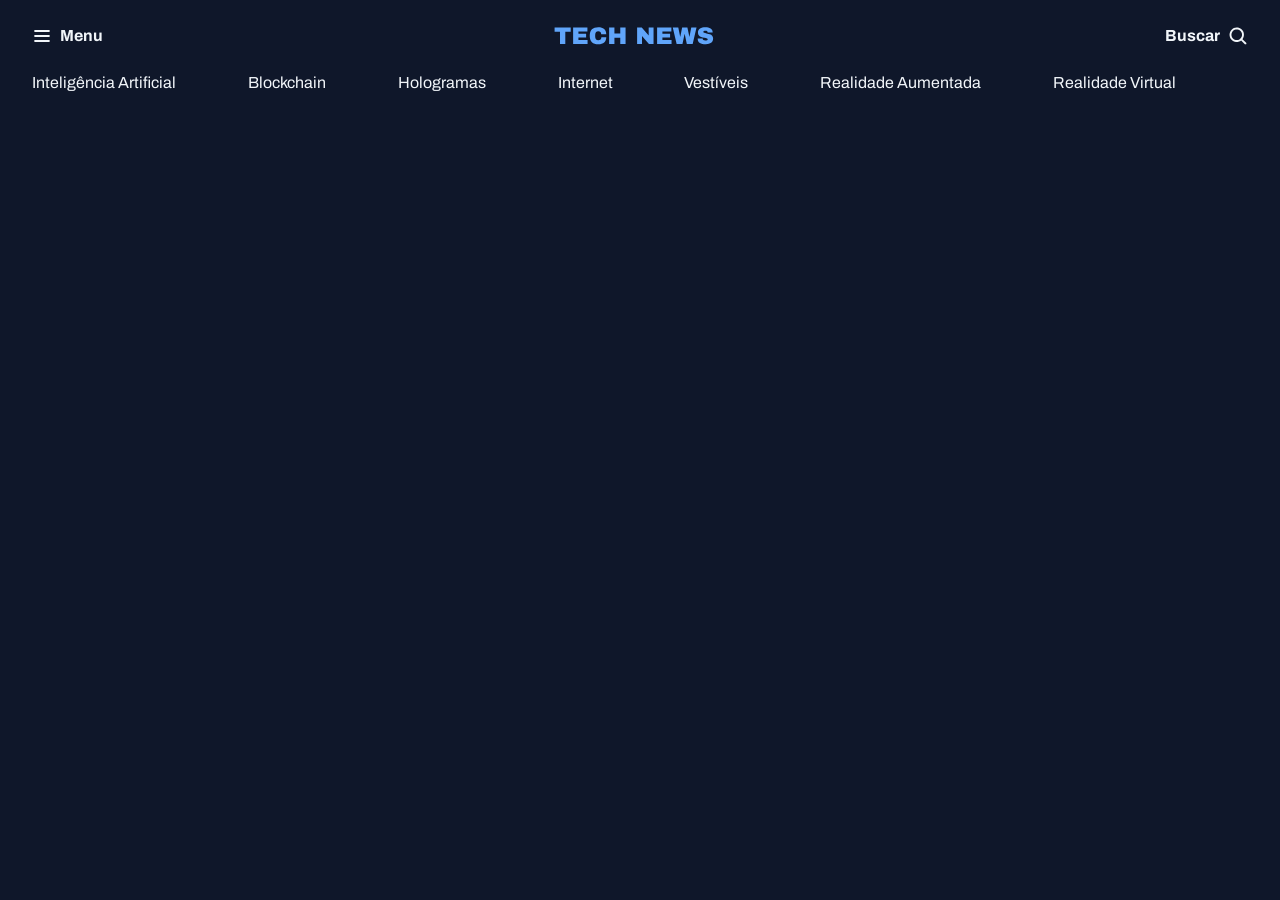
==== index.html @ c46dc31a "Criando o header" ====
<!DOCTYPE html>
<html lang="pt-be">
<head>

  <link rel="preconnect" href="https://fonts.googleapis.com">
<link rel="preconnect" href="https://fonts.gstatic.com" crossorigin>

  <meta charset="UTF-8">
  <meta name="viewport" content="width=device-width, initial-scale=1.0">
  <title>Portal de notícias</title>
  <link rel="stylesheet" href="styles/index.css">

  <link href="https://fonts.googleapis.com/css2?family=Archivo:ital,wght@0,100..900;1,100..900&display=swap" rel="stylesheet">
</head>
<body>

    <header class="container">
      <nav id="primary" class="grid grid-flow-col">
        <div>
          <img src="assets/icons/List.svg" alt="icone de menu">
          <strong>Menu</strong>
        </div>

        <div>
          <img src="assets/images/Logo.svg" alt="Logo">
        </div>

        <div>
          <strong>Buscar</strong>
          <img src="assets/icons/MagnifyingGlass.svg" alt="Ícone de lupa para pesquisar">
        </div>

      </nav>
      <nav id="secondary" class="grid grid-flow-col">
        <a href="#">Inteligência Artificial</a>
        <a href="#">Blockchain</a>
        <a href="#">Hologramas</a>
        <a href="#">Internet</a>
        <a href="#">Vestíveis</a>
        <a href="#">Realidade Aumentada</a>
        <a href="#">Realidade  Virtual</a>

      </nav>
    </header>
</body>
</html>
---- styles/index.css ----
@import url(global.css);
@import url(header.css);
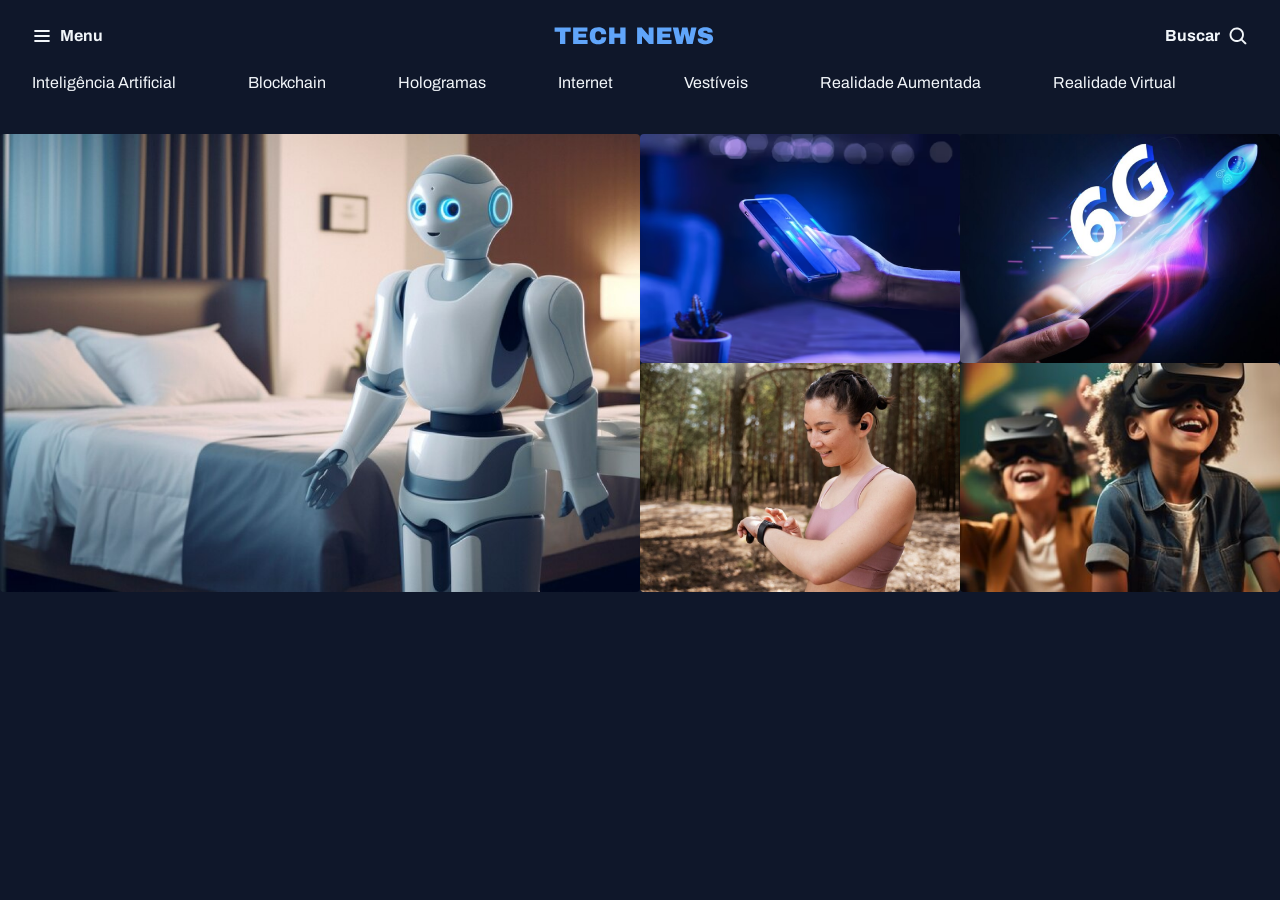
==== commit c2a0e8e5: "adicionando fundo com degrade" ====
--- a/index.html
+++ b/index.html
@@ -42,5 +42,28 @@
 
       </nav>
     </header>
+
+    <main class="grid conteiner">
+      <section id="featured" class="grid grid-flow-col gap-16">
+        <div>
+          <img src="assets/images/Image 01.png" alt="">
+        </div>
+
+        <div class="grid grid-cols-2 gap-16">
+          <div>
+            <img src="assets/images/Image 02.png" alt="">
+          </div>
+          <div>
+            <img src="assets/images/Image 03.png" alt="">
+          </div>
+          <div>
+            <img src="assets/images/Image 04.png" alt="">
+          </div>
+          <div>
+            <img src="assets/images/Image 05.png" alt="">
+          </div>
+        </div>
+      </section>
+    </main>
 </body>
 </html>
--- a/styles/index.css
+++ b/styles/index.css
@@ -1,2 +1,4 @@
 @import url(global.css);
-@import url(header.css);+@import url(header.css);
+@import url(utility.css);
+@import url(sections.css);
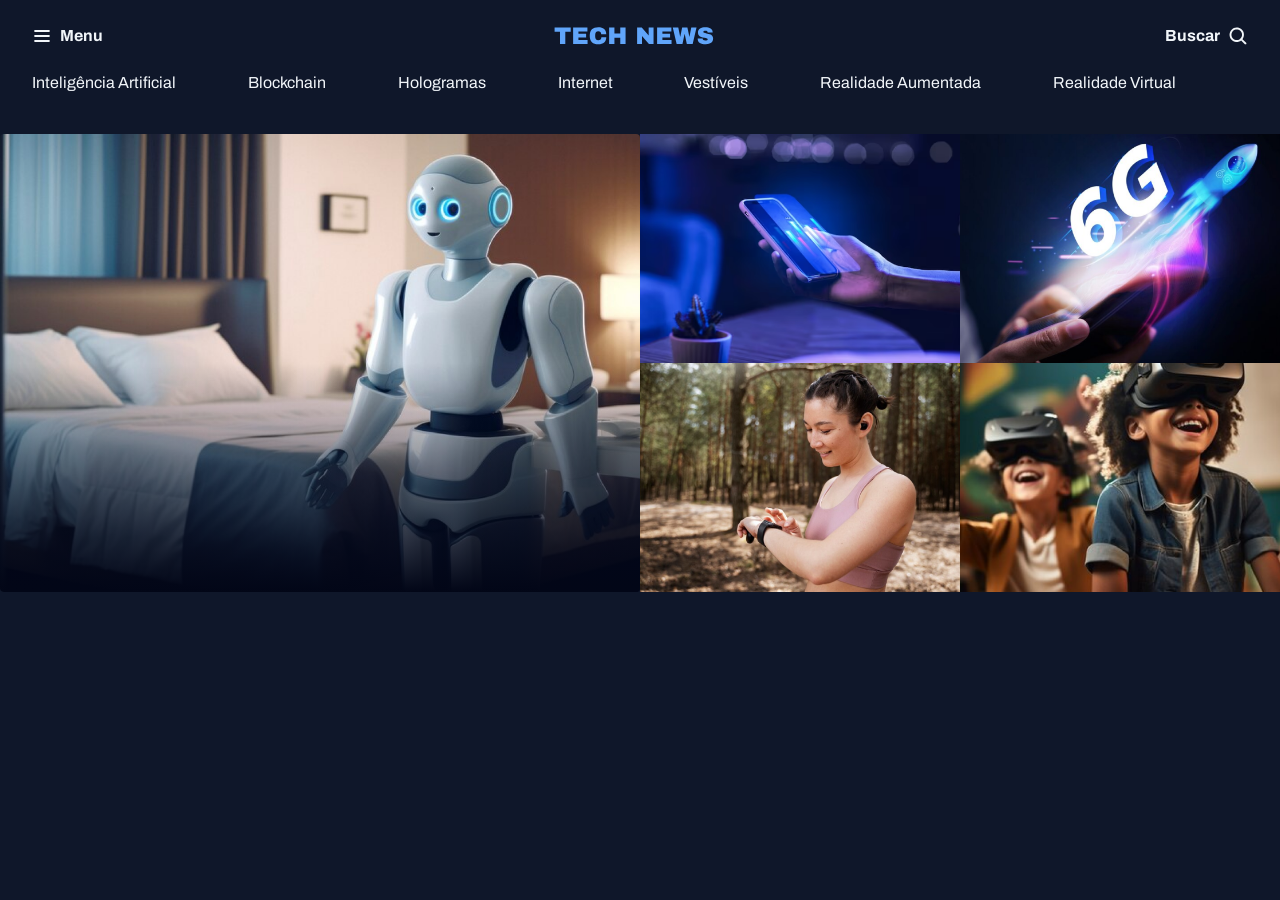
==== commit 5de6bec5: "Ajustando o conteúdo do card" ====
--- a/index.html
+++ b/index.html
@@ -45,7 +45,7 @@
 
     <main class="grid conteiner">
       <section id="featured" class="grid grid-flow-col gap-16">
-        <div>
+        <div class="card">
           <img src="assets/images/Image 01.png" alt="">
         </div>
 
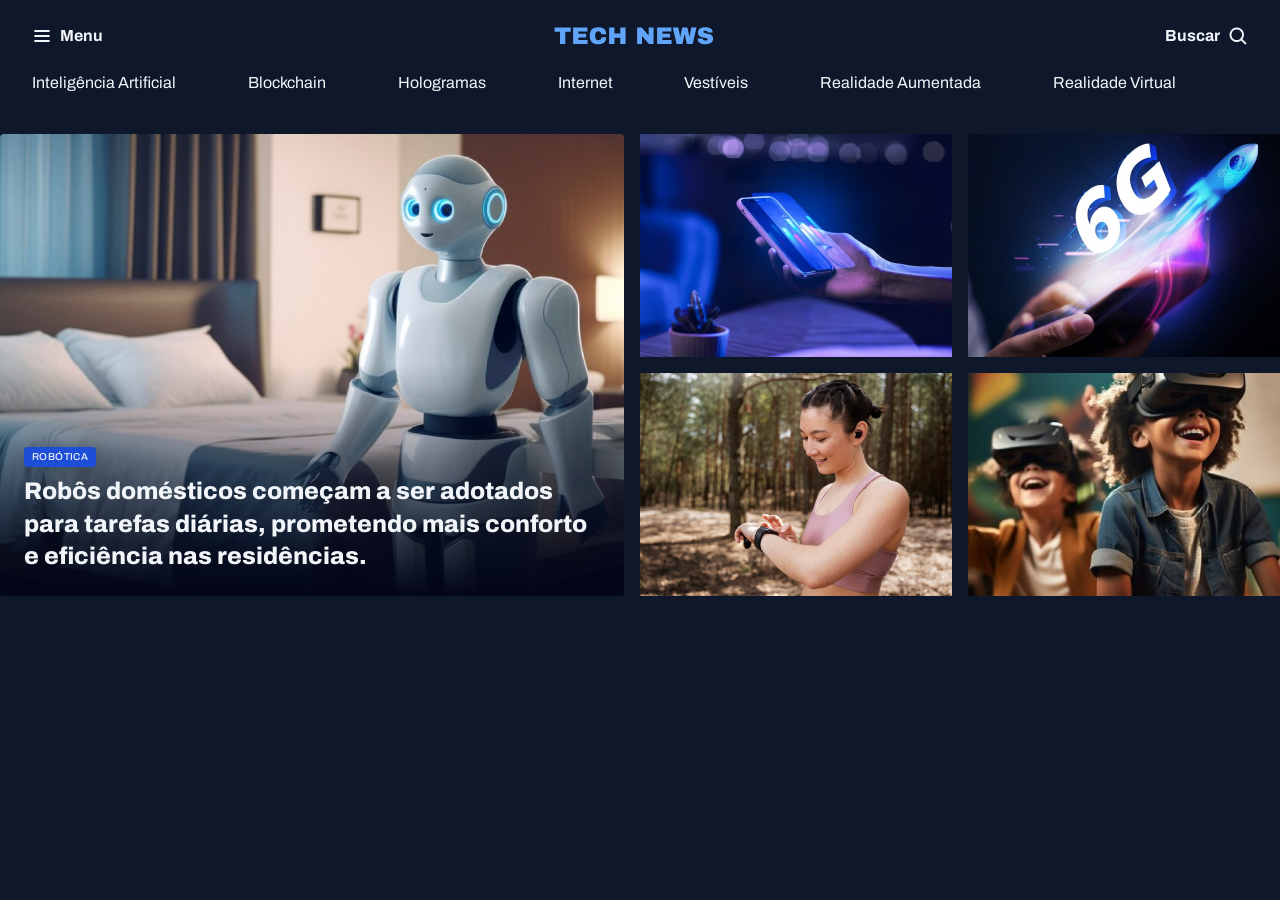
==== commit e7e80c1b: "Finalizando a seção destaques" ====
--- a/index.html
+++ b/index.html
@@ -45,9 +45,15 @@
 
     <main class="grid conteiner">
       <section id="featured" class="grid grid-flow-col gap-16">
-        <div class="card">
+        <figure class="card">
           <img src="assets/images/Image 01.png" alt="">
-        </div>
+          <figcaption>
+            <span class="content-tag">Robótica</span>
+            <h2 class="text-2xl">
+              Robôs domésticos começam a ser adotados para tarefas diárias, prometendo mais conforto e eficiência nas residências.
+            </h2>
+          </figcaption>
+        </figure>
 
         <div class="grid grid-cols-2 gap-16">
           <div>
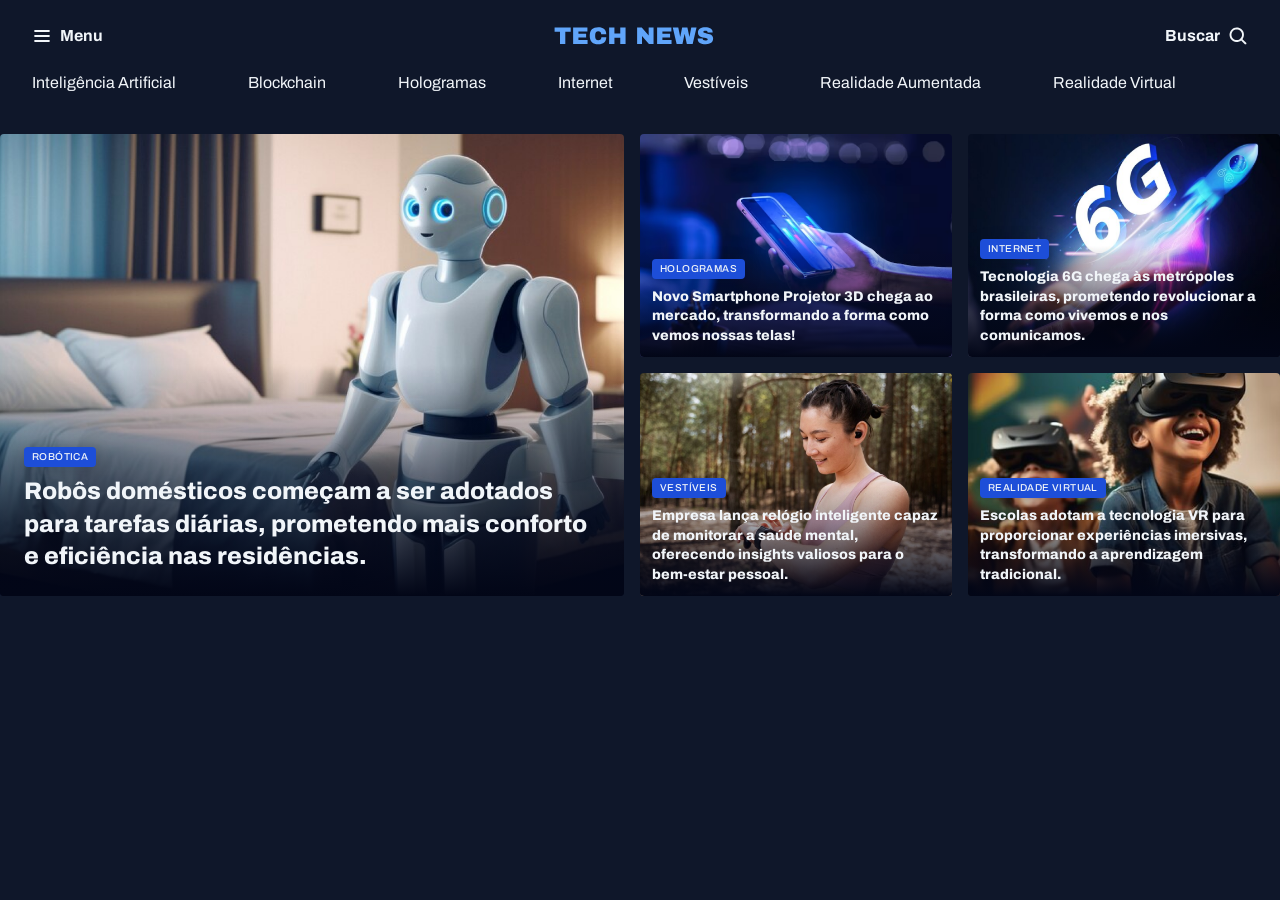
==== commit 724276fc: "estruturando seção seção mais linda da seman" ====
--- a/index.html
+++ b/index.html
@@ -56,18 +56,47 @@
         </figure>
 
         <div class="grid grid-cols-2 gap-16">
-          <div>
+          <figure class="card">
             <img src="assets/images/Image 02.png" alt="">
-          </div>
-          <div>
+
+            <figcaption>
+              <span class="content-tag">Hologramas</span>
+              <h2 class="text-lg">
+                Novo Smartphone Projetor 3D chega ao mercado, transformando a forma como vemos nossas telas!
+              </h2>
+            </figcaption>
+
+          </figure>
+          <figure class="card">
             <img src="assets/images/Image 03.png" alt="">
-          </div>
-          <div>
+
+            <figcaption>
+              <span class="content-tag">Internet</span>
+              <h2 class="text-lg">
+                Tecnologia 6G chega às metrópoles brasileiras, prometendo revolucionar a forma como vivemos e nos comunicamos.
+              </h2>
+            </figcaption>
+          </figure>
+          <figure class="card">
             <img src="assets/images/Image 04.png" alt="">
-          </div>
-          <div>
+
+            <figcaption>
+              <span class="content-tag">Vestíveis</span>
+              <h2 class="text-lg">
+                Empresa lança relógio inteligente capaz de monitorar a saúde mental, oferecendo insights valiosos para o bem-estar pessoal.
+              </h2>
+            </figcaption>
+          </figure>
+          <figure class="card">
             <img src="assets/images/Image 05.png" alt="">
-          </div>
+
+            <figcaption>
+              <span class="content-tag">Realidade Virtual</span>
+              <h2 class="text-lg">
+                Escolas adotam a tecnologia VR para proporcionar experiências imersivas, transformando a aprendizagem tradicional.
+              </h2>
+            </figcaption>
+          </figure>
         </div>
       </section>
     </main>
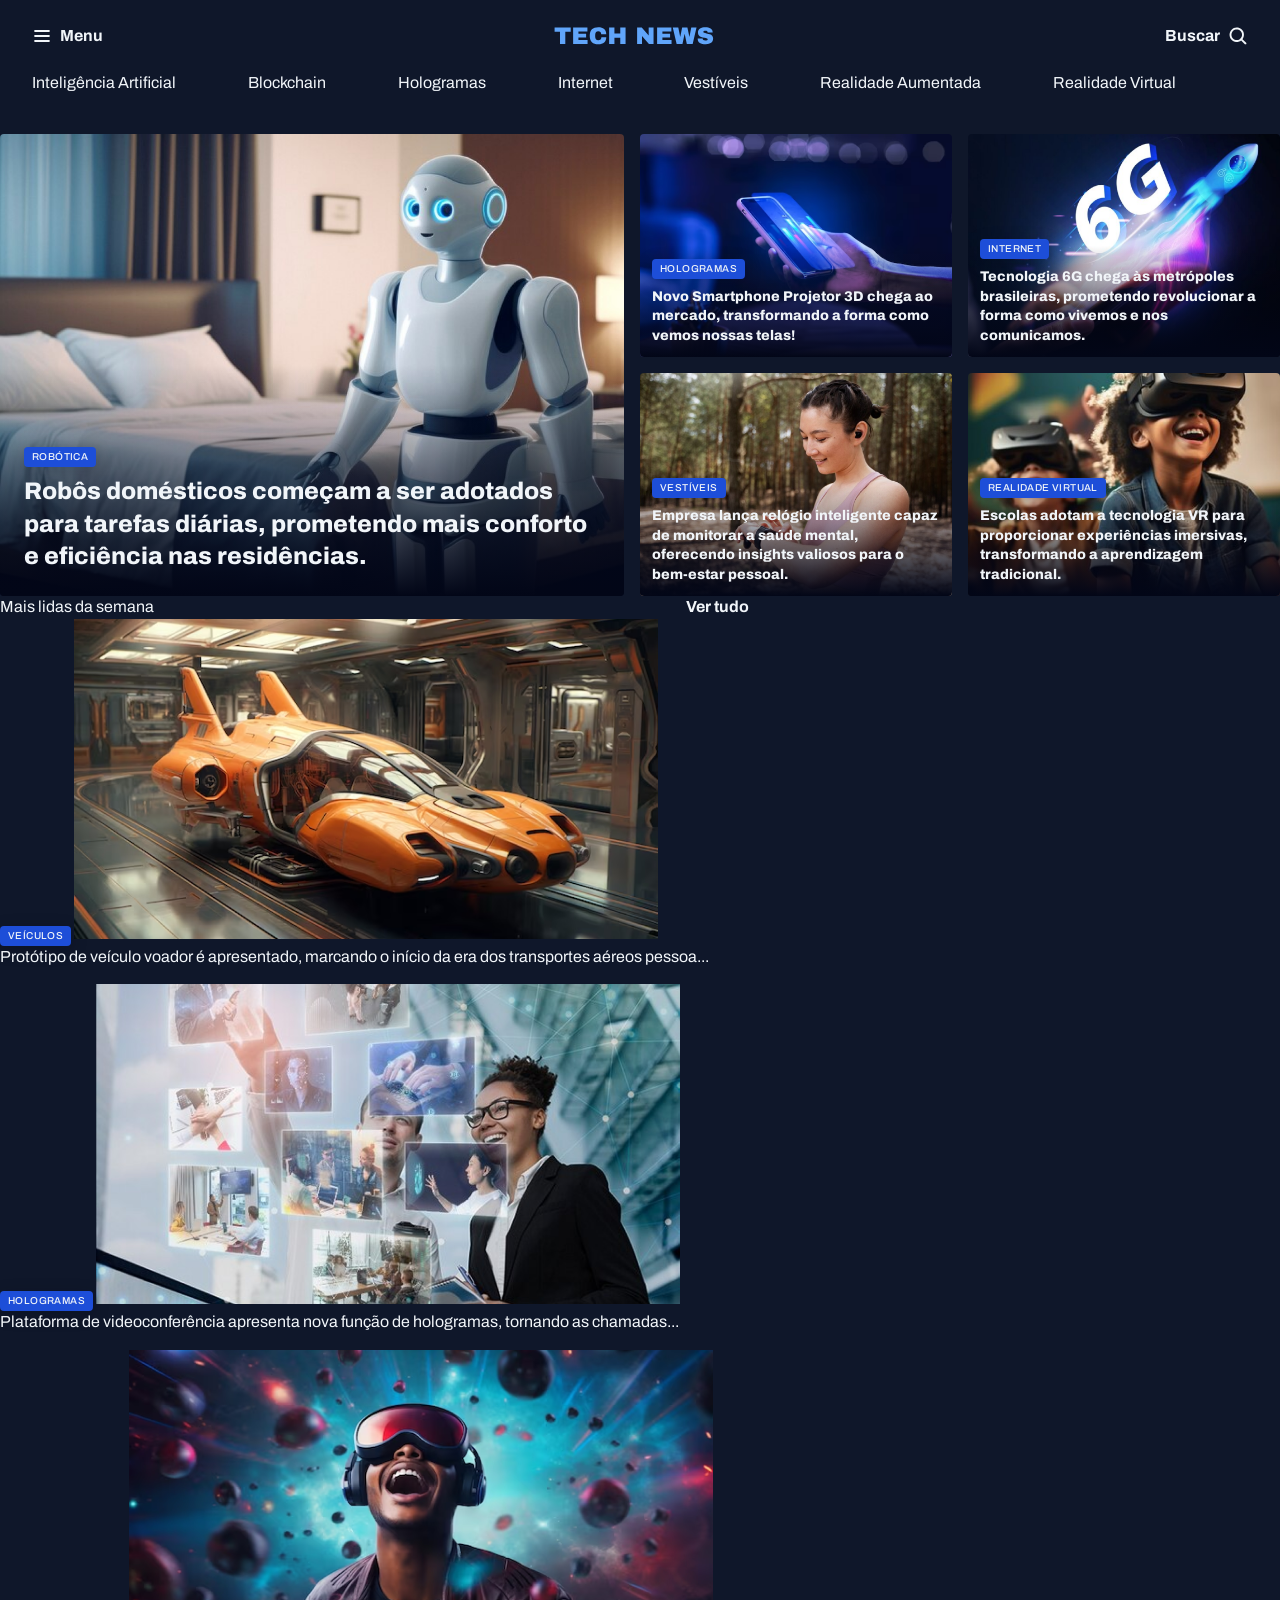
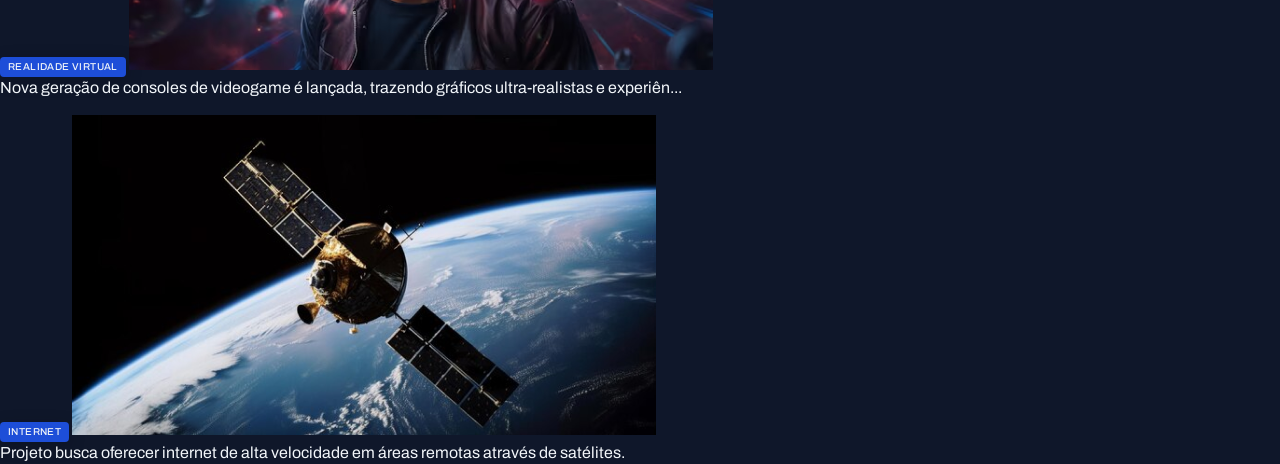
==== commit 66d6b07c: "aplicando estilos na sesão mais lidas da semana" ====
--- a/index.html
+++ b/index.html
@@ -99,6 +99,40 @@
           </figure>
         </div>
       </section>
+
+      <section id="weekly">
+        <header class="grid grid-flow-col">
+          <h3>Mais lidas da semana</h3>
+          <a href="#" class="grid grid-flow-col">
+            <strong>Ver tudo</strong> <span></span>
+          </a>
+        </header>
+
+        <div class="grid gap-16">
+          <figure>
+            <span class="content-tag">veículos</span>
+            <img src="assets/images/Image 06.png" alt="">
+            <p>Protótipo de veículo voador é apresentado, marcando o início da era dos transportes aéreos pessoa...</p>
+          </figure>
+          <figure>
+            <span class="content-tag">hologramas</span>
+            <img src="assets/images/Image 07.png" alt="">
+            <p>Plataforma de videoconferência apresenta nova função de hologramas, tornando as chamadas...</p>
+          </figure>
+          <figure>
+            <span class="content-tag">realidade virtual</span>
+            <img src="assets/images/Image 08.png" alt="">
+            <p>Nova geração de consoles de videogame é lançada, trazendo gráficos ultra-realistas e experiên...</p>
+          </figure>
+          <figure>
+            <span class="content-tag">internet</span>
+            <img src="assets/images/Image 09.png" alt="">
+            <p>Projeto busca oferecer internet de alta velocidade em áreas remotas através de satélites.</p>
+          </figure>
+        </div>
+      </section>
     </main>
+
+
 </body>
 </html>
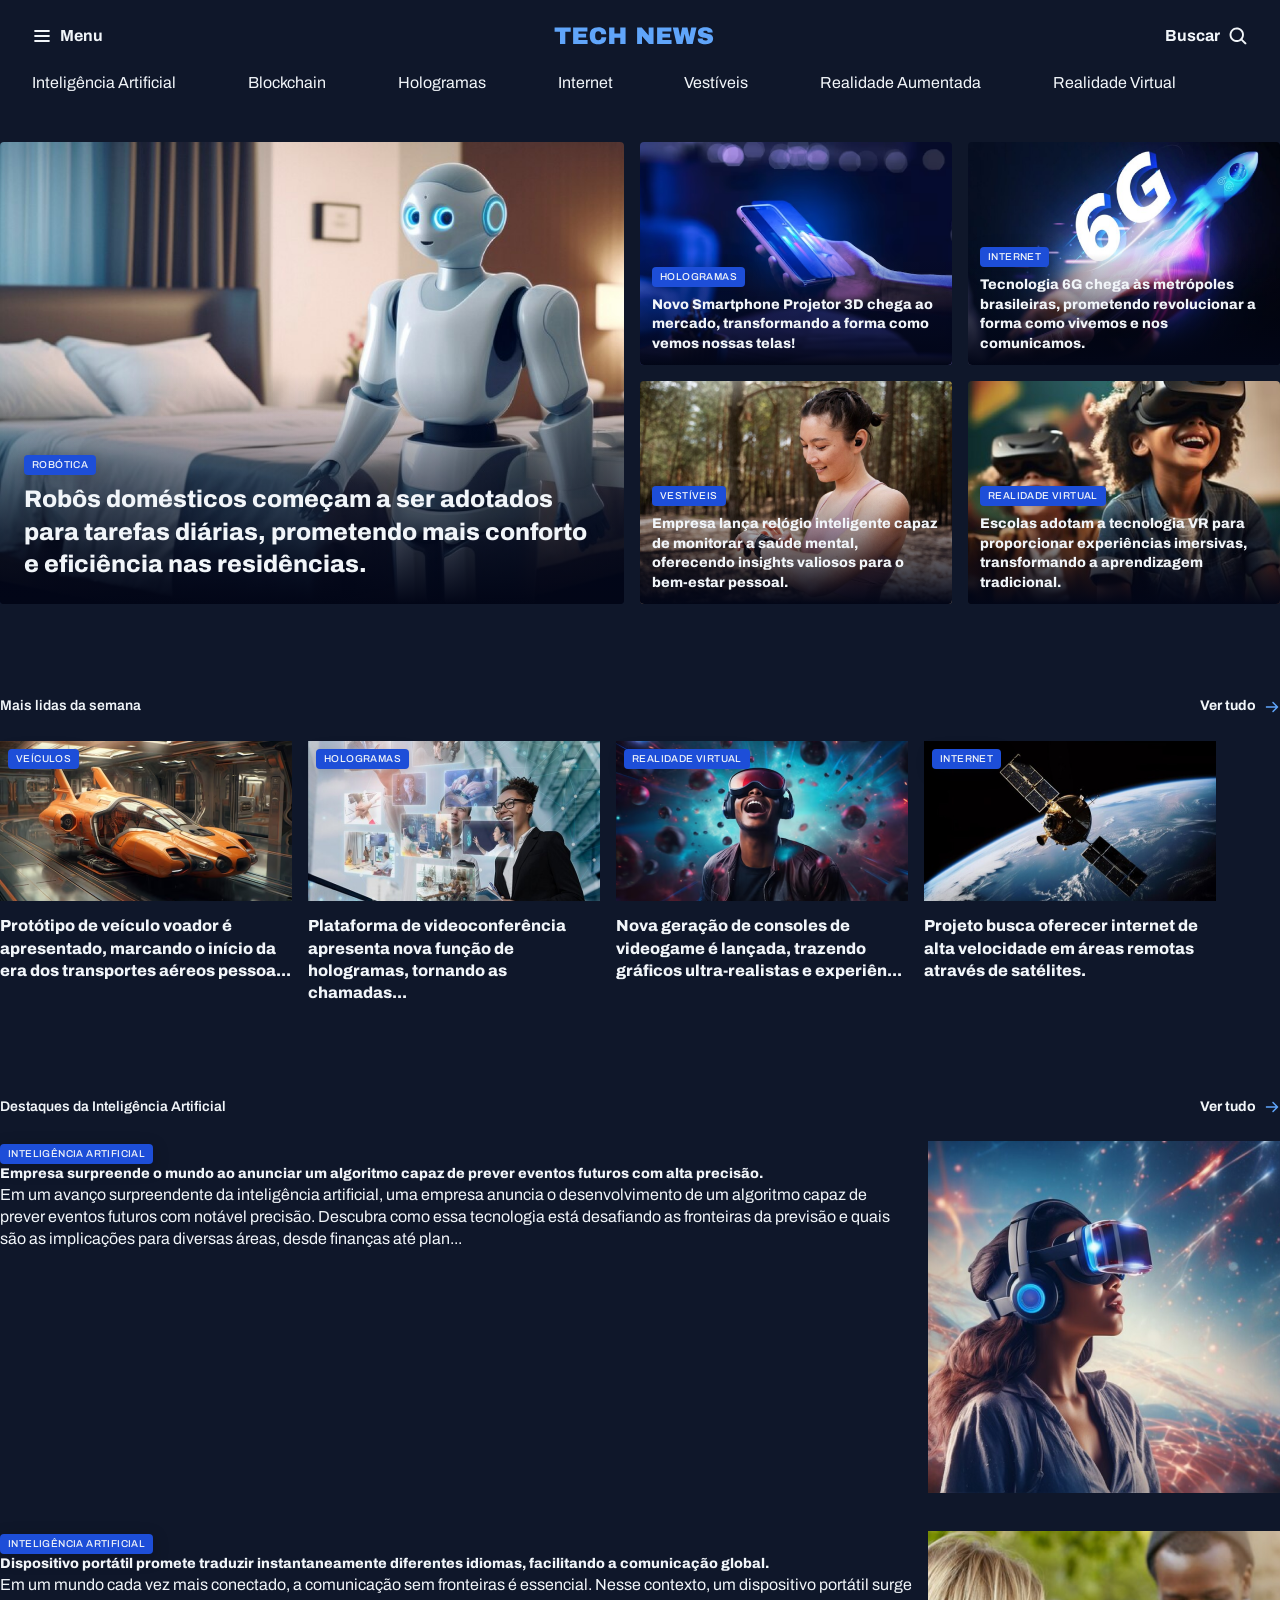
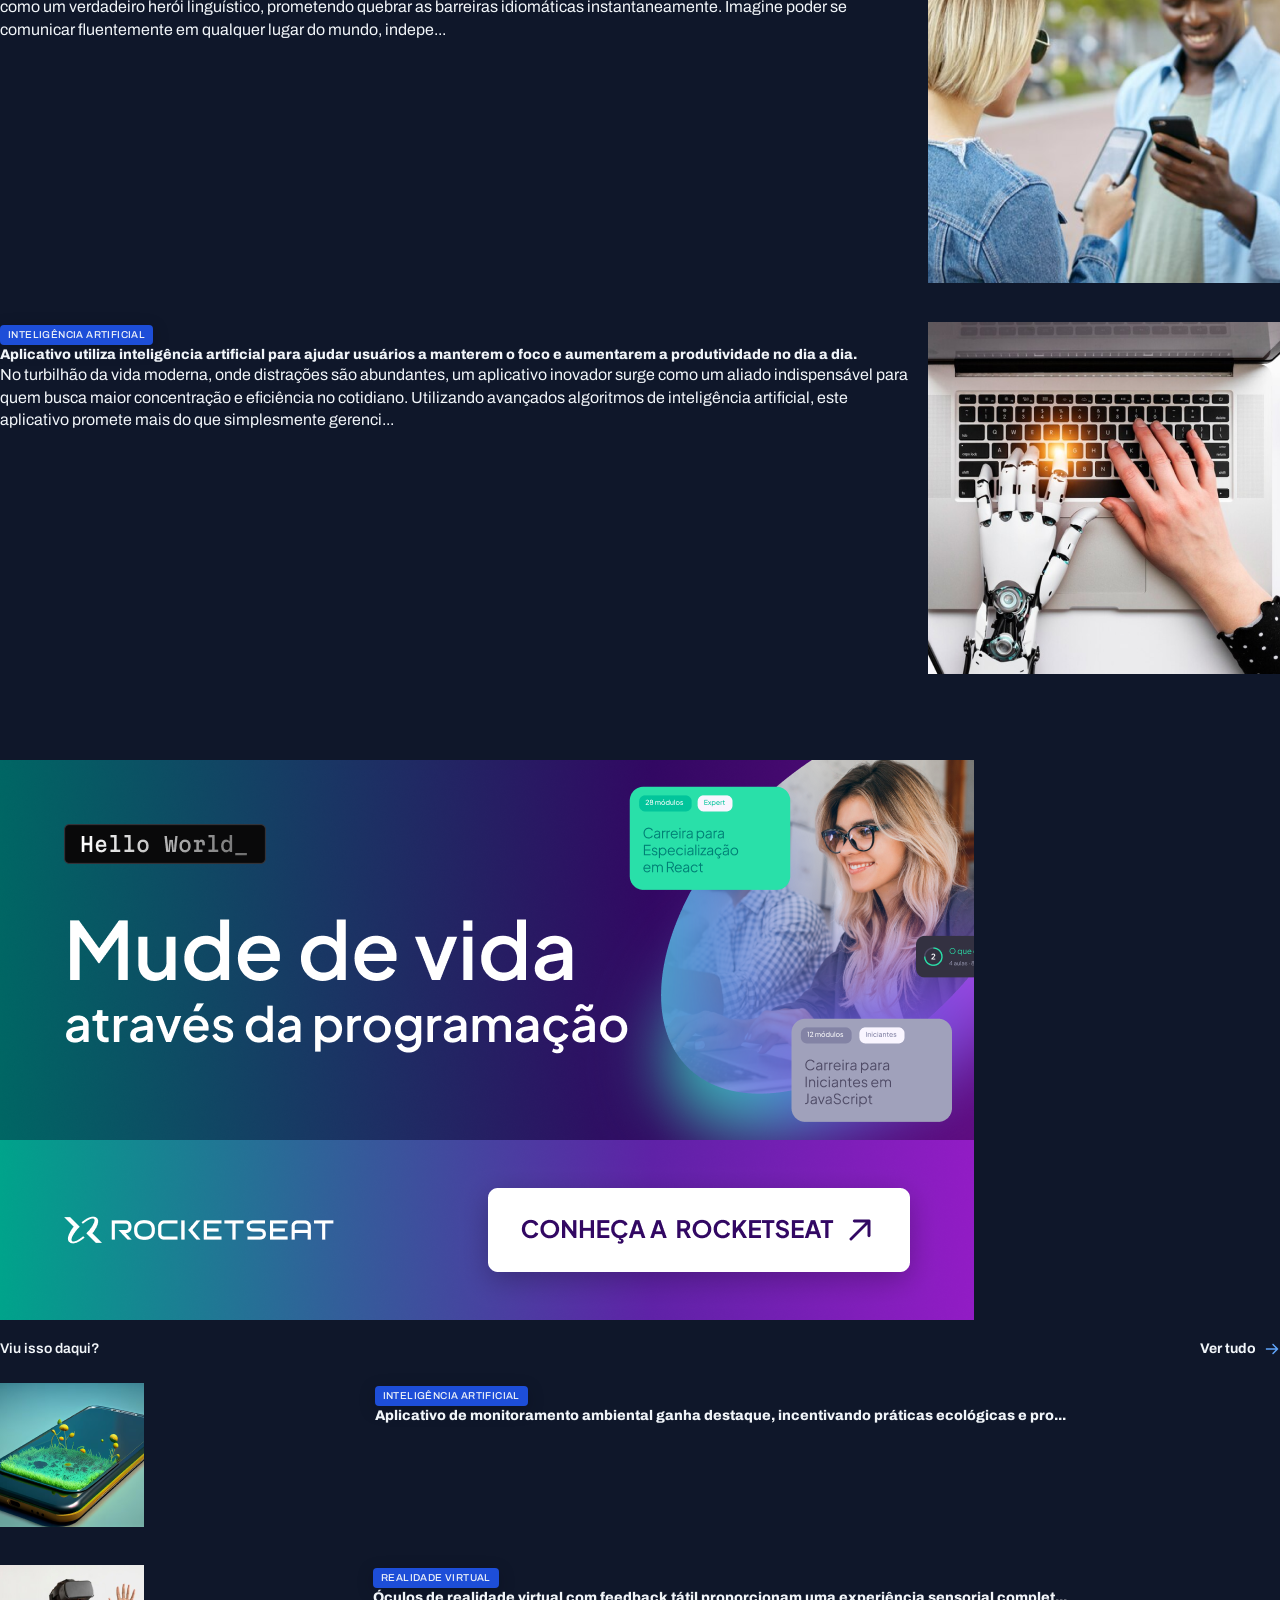
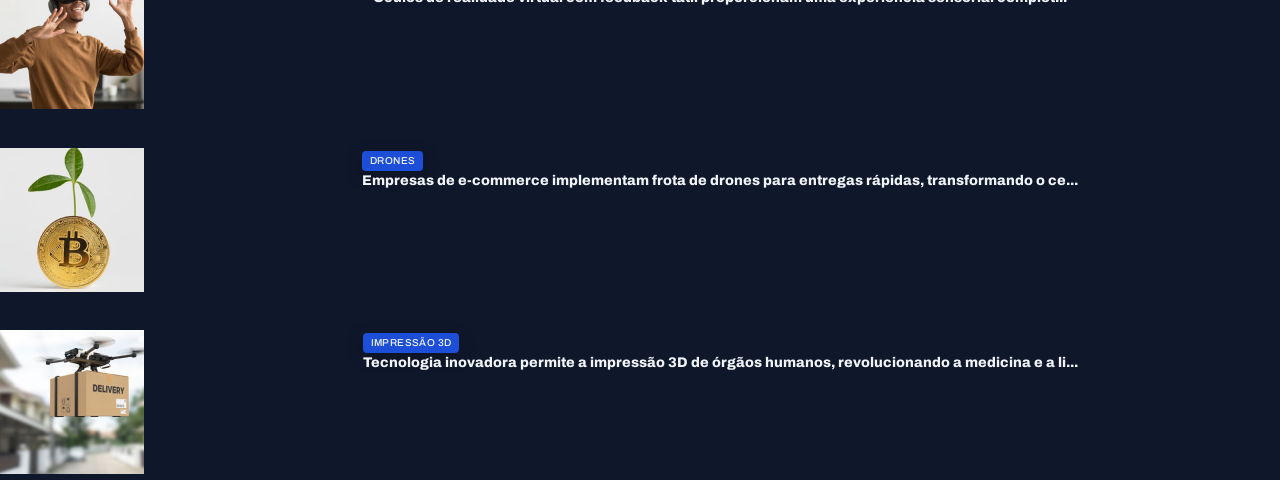
==== commit bda1adf9: "Estruturando às ultimas seções" ====
--- a/index.html
+++ b/index.html
@@ -131,6 +131,128 @@
           </figure>
         </div>
       </section>
+
+      <section id="ai">
+        <header class="grid grid-flow-col">
+          <h3>Destaques da Inteligência Artificial</h3>
+          <a href="#" class="grid grid-flow-col">
+            <strong>Ver tudo</strong>
+            <span></span>
+          </a>
+        </header>
+
+        <div class="grid gap-32">
+          <article class="grid grid-flow-col gap-16">
+              <div>
+                <span class="content-tag"> Inteligência Artificial  </span>
+                <h3 class="text-lg">Empresa surpreende o mundo ao anunciar um algoritmo capaz de prever eventos futuros com alta precisão.</h3>
+                <p class="text-sm">
+                  Em um avanço surpreendente da inteligência artificial, uma empresa anuncia o desenvolvimento de um algoritmo capaz de prever eventos futuros com notável precisão. Descubra como essa tecnologia está desafiando as fronteiras da previsão e quais são as implicações para diversas áreas, desde finanças até plan...
+                </p>
+              </div>
+              <div>
+                <img src="assets/images/Image 10.png" alt="">
+              </div>
+          </article>
+
+          <article class="grid grid-flow-col gap-16">
+            <div>
+              <span class="content-tag"> Inteligência Artificial  </span>
+              <h3 class="text-lg">Dispositivo portátil promete traduzir instantaneamente diferentes idiomas, facilitando a comunicação global.</h3>
+              <p class="text-sm">
+                Em um mundo cada vez mais conectado, a comunicação sem fronteiras é essencial. Nesse contexto, um dispositivo portátil surge como um verdadeiro herói linguístico, prometendo quebrar as barreiras idiomáticas instantaneamente. Imagine poder se comunicar fluentemente em qualquer lugar do mundo, indepe...
+              </p>
+            </div>
+            <div>
+              <img src="assets/images/Image 11.png" alt="">
+            </div>
+        </article>
+
+        <article class="grid grid-flow-col gap-16">
+          <div>
+            <span class="content-tag"> Inteligência Artificial  </span>
+            <h3 class="text-lg">Aplicativo utiliza inteligência artificial para ajudar usuários a manterem o foco e aumentarem a produtividade no dia a dia.</h3>
+            <p class="text-sm">
+              No turbilhão da vida moderna, onde distrações são abundantes, um aplicativo inovador surge como um aliado indispensável para quem busca maior concentração e eficiência no cotidiano. Utilizando avançados algoritmos de inteligência artificial, este aplicativo promete mais do que simplesmente gerenci...
+            </p>
+          </div>
+          <div>
+            <img src="assets/images/Image 12.png" alt="">
+          </div>
+      </article>
+
+        </div>
+
+      </section>
+
+      <div>
+        <div id="ads">
+          <img src="assets/images/Ads.png" alt="">
+        </div>
+
+        <section id="more">
+          <header class="grid grid-flow-col">
+            <h3>Viu isso daqui?</h3>
+            <a href="#" class="grid grid-flow-col">
+              <strong>Ver tudo</strong>
+              <span></span>
+            </a>
+          </header>
+          <div class="grid gap-32">
+            <article class="grid grid-flow-col gap-16">
+              <div>
+                <img src="assets/images/Image 14.png" alt="">
+              </div>
+              <div>
+                <span class="content-tag"> Inteligência Artificial  </span>
+                <h3 class="text-lg">Aplicativo de monitoramento ambiental ganha destaque, incentivando práticas ecológicas e pro...</h3>
+
+              </div>
+
+          </article>
+
+          <article class="grid grid-flow-col gap-16">
+            <div>
+              <img src="assets/images/Image 15.png" alt="">
+            </div>
+            <div>
+              <span class="content-tag"> Realidade virtual</span>
+              <h3 class="text-lg">Óculos de realidade virtual com feedback tátil proporcionam uma experiência sensorial complet...</h3>
+
+            </div>
+
+        </article>
+
+        
+        <article class="grid grid-flow-col gap-16">
+          <div>
+            <img src="assets/images/Image 16.png" alt="">
+          </div>
+          <div>
+            <span class="content-tag">Drones</span>
+            <h3 class="text-lg">Empresas de e-commerce implementam frota de drones para entregas rápidas, transformando o ce...</h3>
+
+          </div>
+
+      </article>
+
+              
+      <article class="grid grid-flow-col gap-16">
+        <div>
+          <img src="assets/images/Image 17.png" alt="">
+        </div>
+        <div>
+          <span class="content-tag">Impressão 3D</span>
+          <h3 class="text-lg">Tecnologia inovadora permite a impressão 3D de órgãos humanos, revolucionando a medicina e a li...</h3>
+
+        </div>
+
+    </article>
+          </div>
+        </section>
+      </div>
+
+
     </main>
 
 
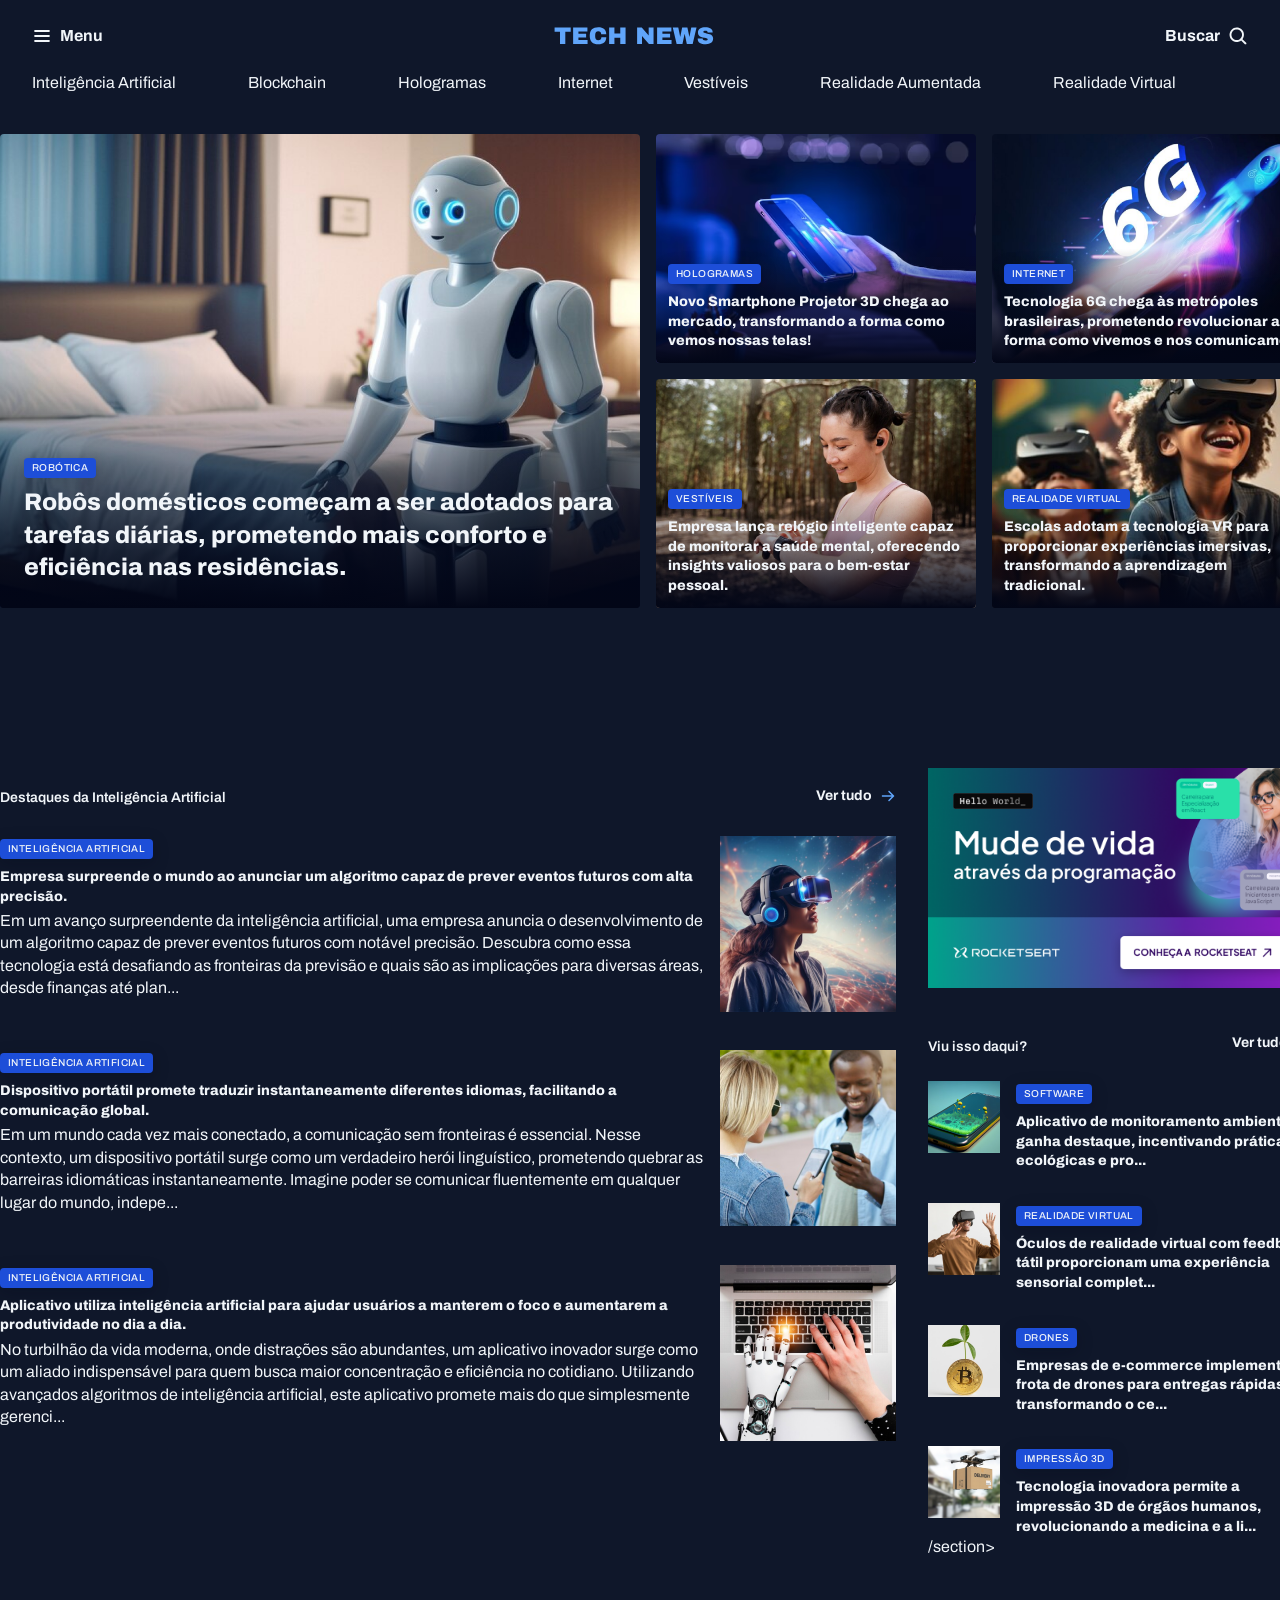
==== commit aedf1b3d: "finalizando" ====
--- a/index.html
+++ b/index.html
@@ -179,13 +179,13 @@
           <div>
             <img src="assets/images/Image 12.png" alt="">
           </div>
-      </article>
-
-        </div>
+       </article>
+
+      </div>
 
       </section>
 
-      <div>
+      <aside>
         <div id="ads">
           <img src="assets/images/Ads.png" alt="">
         </div>
@@ -204,7 +204,7 @@
                 <img src="assets/images/Image 14.png" alt="">
               </div>
               <div>
-                <span class="content-tag"> Inteligência Artificial  </span>
+                <span class="content-tag"> Software </span>
                 <h3 class="text-lg">Aplicativo de monitoramento ambiental ganha destaque, incentivando práticas ecológicas e pro...</h3>
 
               </div>
@@ -234,23 +234,22 @@
 
           </div>
 
-      </article>
+        </article>
 
               
-      <article class="grid grid-flow-col gap-16">
+        <article class="grid grid-flow-col gap-16">
         <div>
           <img src="assets/images/Image 17.png" alt="">
         </div>
         <div>
           <span class="content-tag">Impressão 3D</span>
           <h3 class="text-lg">Tecnologia inovadora permite a impressão 3D de órgãos humanos, revolucionando a medicina e a li...</h3>
-
-        </div>
-
-    </article>
-          </div>
-        </section>
-      </div>
+        </div>
+
+        </article>
+    </div>
+          /section>
+      </aside>
 
 
     </main>
